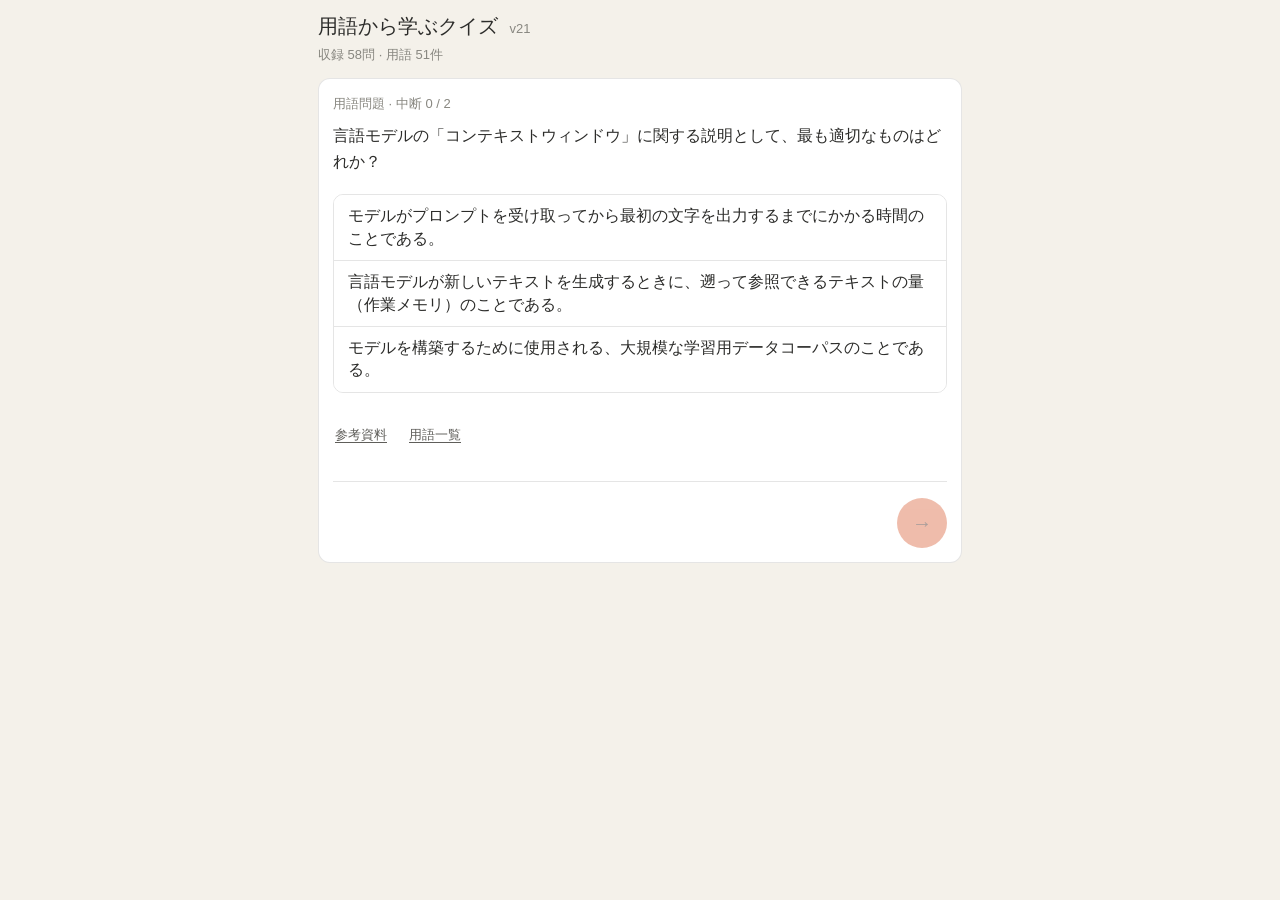
==== index.html @ e9c8330c "Add the evaluation question batch Fifteen questions from terms-batch07-evaluation, drafted by Gemini" ====
<!doctype html>
<html lang="ja">
<head>
  <meta charset="utf-8">
  <meta name="viewport" content="width=device-width, initial-scale=1, viewport-fit=cover">
  <meta name="theme-color" content="#F4F1EA">
  <meta name="apple-mobile-web-app-capable" content="yes">
  <title>用語から学ぶクイズ</title>
  <link rel="manifest" href="./manifest.json">
  <link rel="apple-touch-icon" href="./icons/apple-touch-icon.png">
  <link rel="stylesheet" href="./style.css">
</head>
<body>
  <div class="study-screen">
  <header><h1>用語から学ぶクイズ <span id="app-version" aria-label="バージョン21">v21</span></h1><p id="library-count"></p></header>
  <main>
    <p id="cache-status" role="status" hidden></p>
    <p id="error" role="alert" hidden></p>
    <p id="waiting" role="status" hidden>待機中・用語は確認できます</p>
    <section id="question" aria-labelledby="body" hidden>
      <p id="meta"></p><h2 id="body" tabindex="-1"></h2>
      <div id="choices"></div>
      <nav class="supplement-actions" aria-label="補足情報">
        <button type="button" data-sheet="sources-sheet" aria-haspopup="dialog">参考資料</button>
        <button type="button" data-sheet="terms-sheet" aria-haspopup="dialog">用語一覧</button>
      </nav>
      <div id="feedback" aria-live="polite"></div>
      <p id="definition" role="status" hidden></p>
      <div class="actions"><button id="back" hidden>元の問題に戻る</button><button id="next">次の問題</button></div>
    </section>
  </main>
  </div>
  <dialog id="sources-sheet" class="sheet" aria-labelledby="sources-title">
    <div class="sheet-header"><h2 id="sources-title">参考資料（オンライン）</h2><button type="button" data-close-sheet>閉じる</button></div>
    <div class="sheet-content"><ul id="sources"></ul></div>
  </dialog>
  <dialog id="terms-sheet" class="sheet" aria-labelledby="terms-title">
    <div class="sheet-header"><h2 id="terms-title">用語一覧</h2><button type="button" data-close-sheet>閉じる</button></div>
    <div class="sheet-content"><div id="terms"></div></div>
  </dialog>
  <noscript>このアプリにはJavaScriptが必要です。</noscript>
  <script type="module" src="./app.js"></script>
</body>
</html>
---- style.css ----
:root {
  /* Surface */
  --surface-page: #F4F1EA;
  --surface-card: #FFFFFF;
  --surface-card-hover: #FBFAF7;

  /* Text */
  --text-primary: #2C2C2A;
  --text-secondary: #5F5E5A;
  --text-muted: #888780;

  /* Border */
  --border: rgba(44, 44, 42, 0.12);
  --border-strong: rgba(44, 44, 42, 0.22);

  /* Accent(ユーザー操作。個人プロジェクトのためテラコッタ系を採用) */
  --fill-accent: #D85A30;
  --fill-accent-hover: #993C1D;
  --on-accent: #2E0F06;
  --text-accent: #993C1D;
  --border-accent: #D85A30;

  /* Success(用語問題の正解のみ) */
  --text-success: #3B6D11;
  --bg-success: #EAF3DE;
  --border-success: #97C459;

  /* Danger(用語問題の不正解のみ) */
  --text-danger: #A32D2D;
  --bg-danger: #FCEBEB;
  --border-danger: #F09595;

  /* Radius */
  --radius-control: 10px;
  --radius-card: 12px;

  /* Focus ring */
  --focus-shadow: 0 0 0 1px var(--fill-accent), 0 0 6px 1px var(--border-accent);
}

:root { font-family: -apple-system, BlinkMacSystemFont, "Hiragino Sans", sans-serif; color: var(--text-primary); background: var(--surface-page); font-size: 16px; line-height: 1.7; }
* { box-sizing: border-box; }
body { margin: 0 auto; max-width: 42rem; padding: calc(12px + env(safe-area-inset-top)) max(14px, env(safe-area-inset-right)) calc(12px + env(safe-area-inset-bottom)) max(14px, env(safe-area-inset-left)); }
.study-screen { min-height: calc(100dvh - 24px - env(safe-area-inset-top) - env(safe-area-inset-bottom)); }
h1 { font-size: 1.25rem; line-height: 1.4; font-weight: 500; margin: 0 0 4px; }
#library-count { margin: 0 0 12px; }
#app-version { font-size: 13px; font-weight: 400; color: var(--text-muted); white-space: nowrap; margin-left: 6px; }
section { background: var(--surface-card); border: 0.5px solid var(--border); border-radius: var(--radius-card); padding: 14px; }
h2 { font-size: 1rem; line-height: 1.6; font-weight: 400; margin: 8px 0 20px; }
#meta { margin: 0; }
#body:focus { outline: none; }
button { font: inherit; min-height: 44px; padding: 10px 14px; cursor: pointer; border: 1px solid var(--border-strong); border-radius: var(--radius-control); background: var(--surface-card); color: var(--text-primary); }
button:disabled { cursor: default; }
button:focus-visible, a:focus-visible { outline: 2px solid var(--text-secondary); outline-offset: 3px; }
button:not(:disabled):hover { background: var(--surface-card-hover); }
a { color: var(--text-primary); }

/* 選択肢: 個別カードではなく、1本の枠+行区切りのリスト */
#choices { display: block; border: 1px solid var(--border); border-radius: var(--radius-control); overflow: hidden; margin-bottom: 20px; }
#choices button {
  display: block; width: 100%; text-align: left;
  padding: 10px 14px; line-height: 1.4; font-weight: 400;
  color: var(--text-primary); background: var(--surface-card);
  border: none; border-bottom: 1px solid var(--border); border-radius: 0;
}
#choices button:last-child { border-bottom: none; }
#choices button[aria-pressed="true"] {
  border-left: 4px solid var(--border-accent);
  padding-left: 10px;
  color: var(--text-accent);
  font-weight: 500;
}
#choices button:not(:disabled):hover { background: var(--surface-card-hover); }
#choices button:focus-visible { box-shadow: var(--focus-shadow); outline: none; }

/* 問題文中の用語(タップ可能。枠なし、下線のみ) */
.term { color: var(--text-accent); text-decoration: underline dashed; text-underline-offset: 4px; padding: 3px 6px; }
#body .term { -webkit-appearance: none; appearance: none; border: 0; border-radius: 0; box-shadow: none; padding: 4px 7px; background: none; text-decoration-color: var(--border-accent); }
#body .term:not(:disabled):hover { background: none; }

/* 参考資料・用語一覧: ボタンではなく控えめな文字リンク */
.supplement-actions { display: flex; gap: 18px; margin: 0 0 20px; }
.supplement-actions button {
  border: none; background: transparent; min-height: 44px; height: auto;
  padding: 4px 2px; color: var(--text-secondary); font-size: 13px; font-weight: 400;
  text-decoration: underline; text-underline-offset: 3px;
}
.supplement-actions button:not(:disabled):hover { color: var(--text-primary); background: transparent; }

/* アクションボタン: 区切り線+余白で分離し、円形アイコンボタンにする */
.actions {
  display: flex; justify-content: flex-end; align-items: center; gap: 10px;
  margin: 24px 0 0; padding-top: 16px; border-top: 1px solid var(--border);
}
#next, #back {
  width: 50px; height: 50px; min-height: 50px; padding: 0;
  border-radius: 50%;
  display: inline-flex; align-items: center; justify-content: center;
  font-size: 20px; line-height: 1;
}
#next { background: var(--fill-accent); color: var(--on-accent); border: none; }
#next:not(:disabled):hover { background: var(--fill-accent-hover); }
#next:disabled { opacity: .4; }
#back { background: transparent; border: 1px solid var(--border-strong); color: var(--text-primary); }
#back:disabled { opacity: .4; }

/* 解説・shortDefinition: 色ではなくセリフ体のみで「アプリの声」を表す */
.explanation, #definition {
  background: var(--surface-card);
  color: var(--text-primary);
  font-family: Georgia, "Hiragino Mincho ProN", serif;
  padding: 14px 0 0;
  margin-top: 14px;
  border-top: 1px solid var(--border);
  border-radius: 0;
}
.result { padding: 14px; border-radius: var(--radius-control); }
.result-success { background: var(--bg-success); color: var(--text-success); }
.result-danger { background: var(--bg-danger); color: var(--text-danger); }
#waiting { color: var(--text-muted); font-size: 13px; margin: 0 0 8px; }
#error { color: var(--text-primary); border: 1px solid var(--border-strong); padding: 14px; }
#meta, #cache-status, header p { font-size: 13px; font-weight: 400; color: var(--text-muted); }
#terms { display: flex; flex-wrap: wrap; gap: 8px; } details { margin-top: 18px; } summary { cursor: pointer; min-height: 44px; }
[hidden] { display: none !important; }

body.sheet-open { position: fixed; width: 100%; left: 0; right: 0; overflow: hidden; }
.sheet { color: var(--text-primary); background: var(--surface-card); border: 1px solid var(--border); border-radius: var(--radius-card) var(--radius-card) 0 0; width: min(100%, 42rem); max-width: 100%; max-height: calc(80dvh - env(safe-area-inset-top)); margin: auto auto 0; padding: 0; overflow: hidden; }
.sheet[open] { display: flex; flex-direction: column; }
.sheet::backdrop { background: var(--border-strong); }
.sheet-header { display: flex; align-items: center; justify-content: space-between; gap: 12px; padding: 12px 16px; border-bottom: 1px solid var(--border); flex-shrink: 0; }
.sheet-header h2 { font-weight: 500; margin: 0; }
.sheet-header button { color: var(--text-primary); }
.sheet-content { min-height: 0; overflow-y: auto; overscroll-behavior: contain; padding: 16px 16px calc(16px + env(safe-area-inset-bottom)); overflow-wrap: anywhere; }
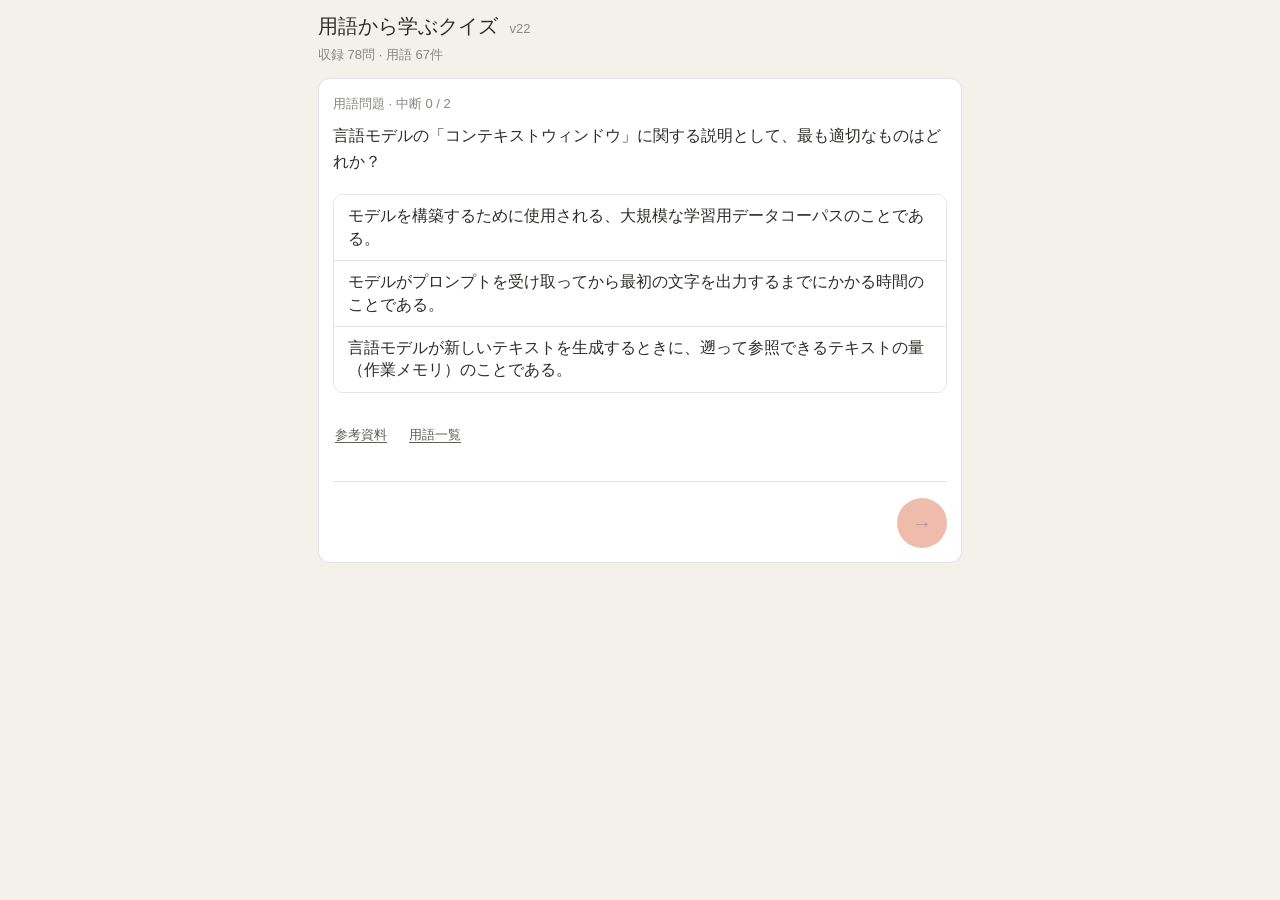
==== commit 9abc730f: "Add the context management question batch Twenty questions from terms-batch08-context-management, dr" ====
--- a/index.html
+++ b/index.html
@@ -12,7 +12,7 @@
 </head>
 <body>
   <div class="study-screen">
-  <header><h1>用語から学ぶクイズ <span id="app-version" aria-label="バージョン21">v21</span></h1><p id="library-count"></p></header>
+  <header><h1>用語から学ぶクイズ <span id="app-version" aria-label="バージョン22">v22</span></h1><p id="library-count"></p></header>
   <main>
     <p id="cache-status" role="status" hidden></p>
     <p id="error" role="alert" hidden></p>
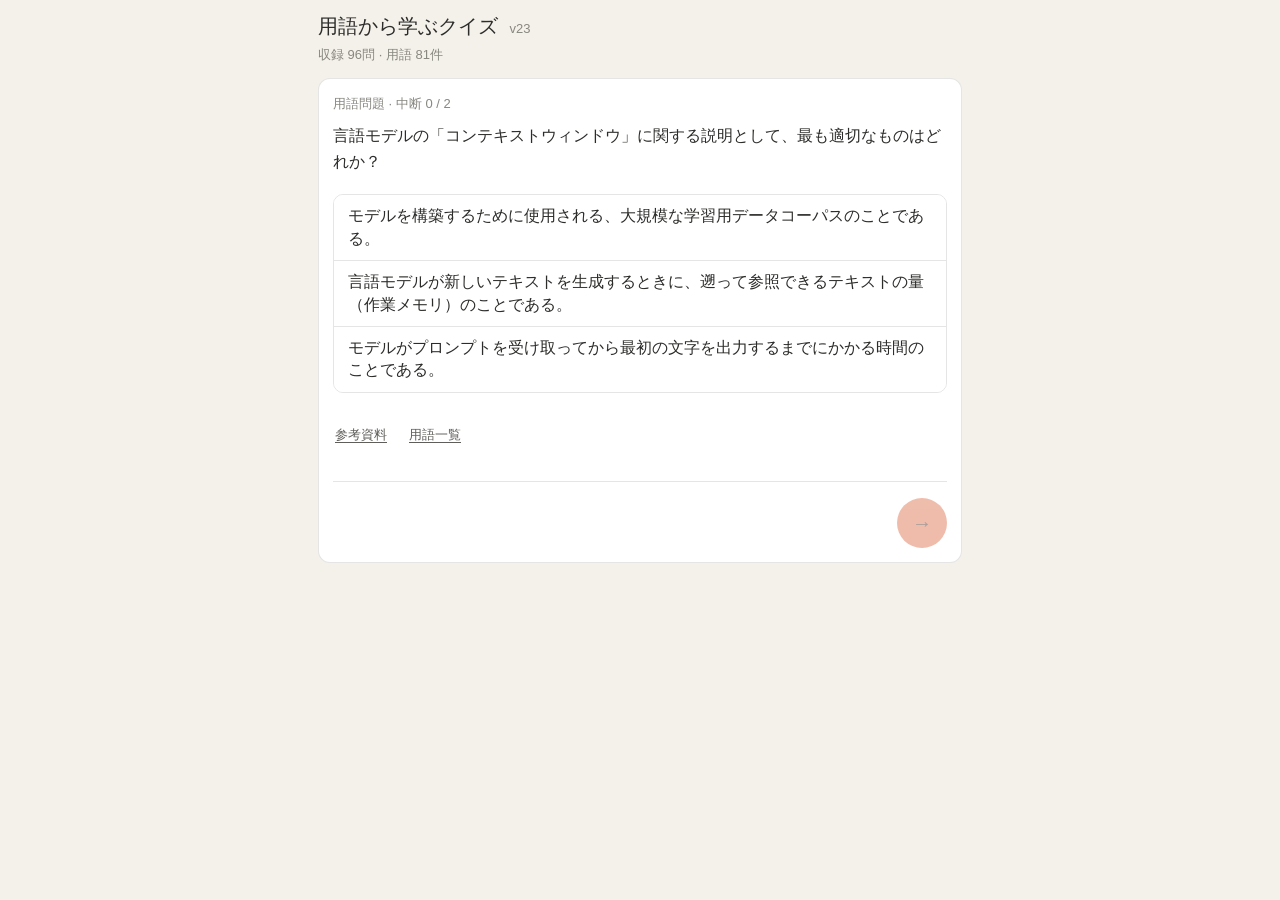
==== commit 7ac9f3b9: "Add the search results and citations question batch Eighteen of the twenty questions from terms-batc" ====
--- a/index.html
+++ b/index.html
@@ -12,7 +12,7 @@
 </head>
 <body>
   <div class="study-screen">
-  <header><h1>用語から学ぶクイズ <span id="app-version" aria-label="バージョン22">v22</span></h1><p id="library-count"></p></header>
+  <header><h1>用語から学ぶクイズ <span id="app-version" aria-label="バージョン23">v23</span></h1><p id="library-count"></p></header>
   <main>
     <p id="cache-status" role="status" hidden></p>
     <p id="error" role="alert" hidden></p>
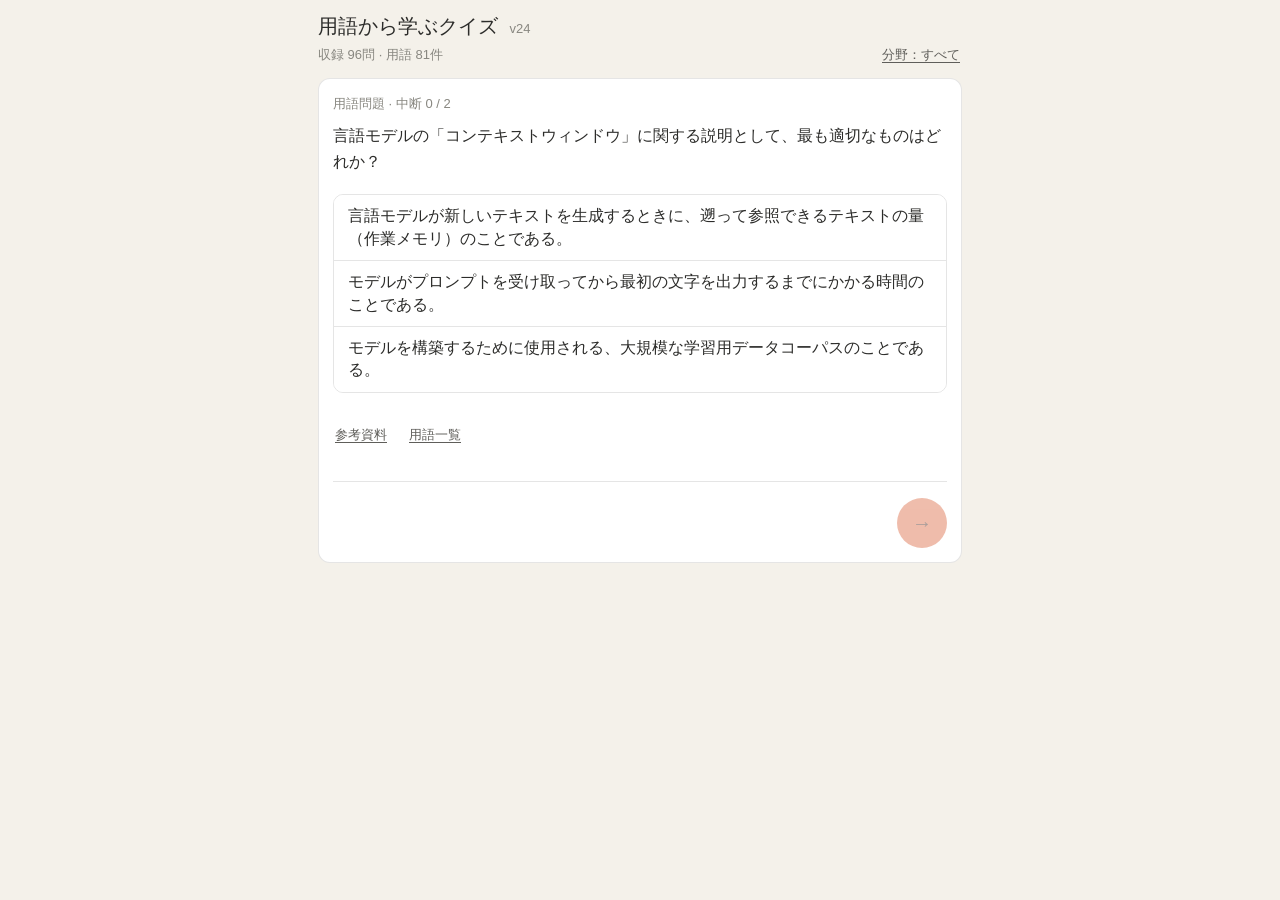
==== commit 6f8d35e0: "Let the learner narrow questions to one field A text link beside the library count, "分野：すべて", opens " ====
--- a/index.html
+++ b/index.html
@@ -12,14 +12,16 @@
 </head>
 <body>
   <div class="study-screen">
-  <header><h1>用語から学ぶクイズ <span id="app-version" aria-label="バージョン23">v23</span></h1><p id="library-count"></p></header>
+  <header><h1>用語から学ぶクイズ <span id="app-version" aria-label="バージョン24">v24</span></h1>
+    <div class="header-meta"><p id="library-count"></p><button type="button" id="field-open" data-sheet="field-sheet" aria-haspopup="dialog">分野：すべて</button></div>
+  </header>
   <main>
     <p id="cache-status" role="status" hidden></p>
     <p id="error" role="alert" hidden></p>
     <p id="waiting" role="status" hidden>待機中・用語は確認できます</p>
     <section id="question" aria-labelledby="body" hidden>
       <p id="meta"></p><h2 id="body" tabindex="-1"></h2>
-      <div id="choices"></div>
+      <div id="choices" class="option-list"></div>
       <nav class="supplement-actions" aria-label="補足情報">
         <button type="button" data-sheet="sources-sheet" aria-haspopup="dialog">参考資料</button>
         <button type="button" data-sheet="terms-sheet" aria-haspopup="dialog">用語一覧</button>
@@ -34,6 +36,10 @@
     <div class="sheet-header"><h2 id="sources-title">参考資料（オンライン）</h2><button type="button" data-close-sheet>閉じる</button></div>
     <div class="sheet-content"><ul id="sources"></ul></div>
   </dialog>
+  <dialog id="field-sheet" class="sheet" aria-labelledby="field-title">
+    <div class="sheet-header"><h2 id="field-title">出題する分野</h2><button type="button" data-close-sheet>閉じる</button></div>
+    <div class="sheet-content"><p class="sheet-note">選んだ分野から次の問題を出します。問題文の用語は分野に関係なくタップできます。</p><div id="fields" class="option-list"></div></div>
+  </dialog>
   <dialog id="terms-sheet" class="sheet" aria-labelledby="terms-title">
     <div class="sheet-header"><h2 id="terms-title">用語一覧</h2><button type="button" data-close-sheet>閉じる</button></div>
     <div class="sheet-content"><div id="terms"></div></div>
--- a/style.css
+++ b/style.css
@@ -43,7 +43,16 @@
 body { margin: 0 auto; max-width: 42rem; padding: calc(12px + env(safe-area-inset-top)) max(14px, env(safe-area-inset-right)) calc(12px + env(safe-area-inset-bottom)) max(14px, env(safe-area-inset-left)); }
 .study-screen { min-height: calc(100dvh - 24px - env(safe-area-inset-top) - env(safe-area-inset-bottom)); }
 h1 { font-size: 1.25rem; line-height: 1.4; font-weight: 500; margin: 0 0 4px; }
-#library-count { margin: 0 0 12px; }
+.header-meta { display: flex; flex-wrap: wrap; align-items: center; justify-content: space-between; column-gap: 12px; margin: 0 0 12px; }
+#library-count { margin: 0; }
+/* 分野の選択: 参考資料・用語一覧と同じ控えめな文字リンク。
+   負のマージンで行の高さを変えずに44pxのタップ領域を確保し、1画面に収まる配置を保つ(4.5節)。 */
+#field-open {
+  border: none; background: transparent; min-height: 44px; margin-block: -11px;
+  padding: 0 2px; color: var(--text-secondary); font-size: 13px; font-weight: 400;
+  text-decoration: underline; text-underline-offset: 3px;
+}
+#field-open:not(:disabled):hover { color: var(--text-primary); background: transparent; }
 #app-version { font-size: 13px; font-weight: 400; color: var(--text-muted); white-space: nowrap; margin-left: 6px; }
 section { background: var(--surface-card); border: 0.5px solid var(--border); border-radius: var(--radius-card); padding: 14px; }
 h2 { font-size: 1rem; line-height: 1.6; font-weight: 400; margin: 8px 0 20px; }
@@ -55,23 +64,27 @@
 button:not(:disabled):hover { background: var(--surface-card-hover); }
 a { color: var(--text-primary); }
 
-/* 選択肢: 個別カードではなく、1本の枠+行区切りのリスト */
-#choices { display: block; border: 1px solid var(--border); border-radius: var(--radius-control); overflow: hidden; margin-bottom: 20px; }
-#choices button {
+/* 選択肢と分野一覧: 個別カードではなく、1本の枠+行区切りのリスト。選択中は背景を塗らず左端の縦棒で示す(4.1節) */
+.option-list { display: block; border: 1px solid var(--border); border-radius: var(--radius-control); overflow: hidden; }
+.option-list button {
   display: block; width: 100%; text-align: left;
   padding: 10px 14px; line-height: 1.4; font-weight: 400;
   color: var(--text-primary); background: var(--surface-card);
   border: none; border-bottom: 1px solid var(--border); border-radius: 0;
 }
-#choices button:last-child { border-bottom: none; }
-#choices button[aria-pressed="true"] {
+.option-list button:last-child { border-bottom: none; }
+.option-list button[aria-pressed="true"] {
   border-left: 4px solid var(--border-accent);
   padding-left: 10px;
   color: var(--text-accent);
   font-weight: 500;
 }
-#choices button:not(:disabled):hover { background: var(--surface-card-hover); }
-#choices button:focus-visible { box-shadow: var(--focus-shadow); outline: none; }
+.option-list button:not(:disabled):hover { background: var(--surface-card-hover); }
+.option-list button:focus-visible { box-shadow: var(--focus-shadow); outline: none; }
+#choices { margin-bottom: 20px; }
+#fields button { display: flex; justify-content: space-between; align-items: baseline; gap: 12px; }
+.field-count { flex-shrink: 0; font-size: 13px; font-weight: 400; color: var(--text-muted); }
+.sheet-note { margin: 0 0 12px; font-size: 13px; color: var(--text-muted); }
 
 /* 問題文中の用語(タップ可能。枠なし、下線のみ) */
 .term { color: var(--text-accent); text-decoration: underline dashed; text-underline-offset: 4px; padding: 3px 6px; }
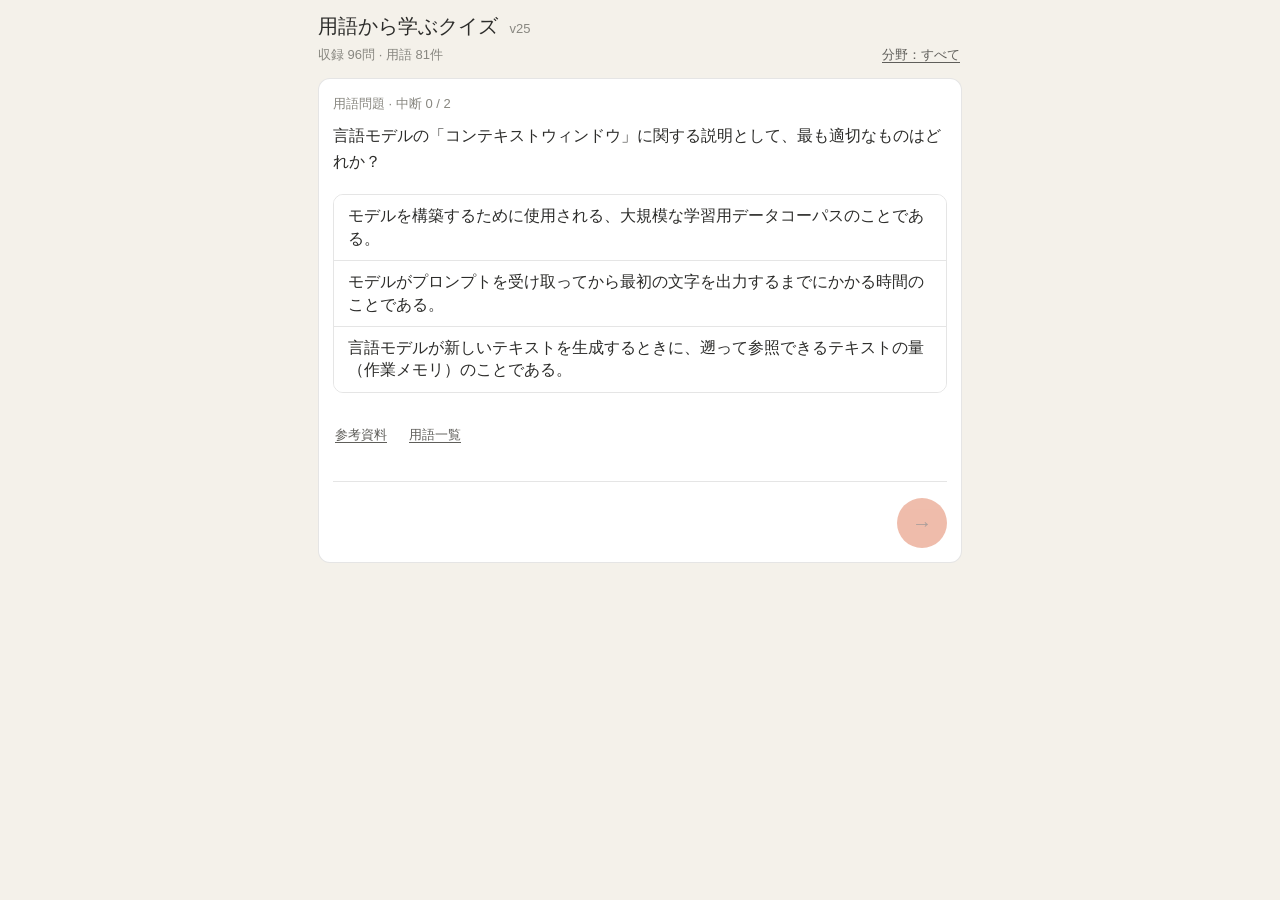
==== commit ca7490cd: "Drop the frame around the field sheet's close button The close button in the field sheet was framed " ====
--- a/index.html
+++ b/index.html
@@ -12,7 +12,7 @@
 </head>
 <body>
   <div class="study-screen">
-  <header><h1>用語から学ぶクイズ <span id="app-version" aria-label="バージョン24">v24</span></h1>
+  <header><h1>用語から学ぶクイズ <span id="app-version" aria-label="バージョン25">v25</span></h1>
     <div class="header-meta"><p id="library-count"></p><button type="button" id="field-open" data-sheet="field-sheet" aria-haspopup="dialog">分野：すべて</button></div>
   </header>
   <main>
@@ -37,7 +37,7 @@
     <div class="sheet-content"><ul id="sources"></ul></div>
   </dialog>
   <dialog id="field-sheet" class="sheet" aria-labelledby="field-title">
-    <div class="sheet-header"><h2 id="field-title">出題する分野</h2><button type="button" data-close-sheet>閉じる</button></div>
+    <div class="sheet-header"><h2 id="field-title" tabindex="-1" autofocus>出題する分野</h2><button type="button" data-close-sheet>閉じる</button></div>
     <div class="sheet-content"><p class="sheet-note">選んだ分野から次の問題を出します。問題文の用語は分野に関係なくタップできます。</p><div id="fields" class="option-list"></div></div>
   </dialog>
   <dialog id="terms-sheet" class="sheet" aria-labelledby="terms-title">
--- a/style.css
+++ b/style.css
@@ -143,4 +143,9 @@
 .sheet-header { display: flex; align-items: center; justify-content: space-between; gap: 12px; padding: 12px 16px; border-bottom: 1px solid var(--border); flex-shrink: 0; }
 .sheet-header h2 { font-weight: 500; margin: 0; }
 .sheet-header button { color: var(--text-primary); }
+/* 分野シートの閉じる: 枠のない文字だけのボタン。文字の右端を見出しの余白にそろえ、タップ領域は左へ広げる。
+   開いた時のフォーカスは見出しに置き、閉じるにフォーカス枠が出ないようにする(Tab移動時の枠は残る)。 */
+#field-sheet .sheet-header button { border: none; background: transparent; padding: 10px 0 10px 12px; }
+#field-sheet .sheet-header button:not(:disabled):hover { background: transparent; }
+#field-title:focus { outline: none; }
 .sheet-content { min-height: 0; overflow-y: auto; overscroll-behavior: contain; padding: 16px 16px calc(16px + env(safe-area-inset-bottom)); overflow-wrap: anywhere; }
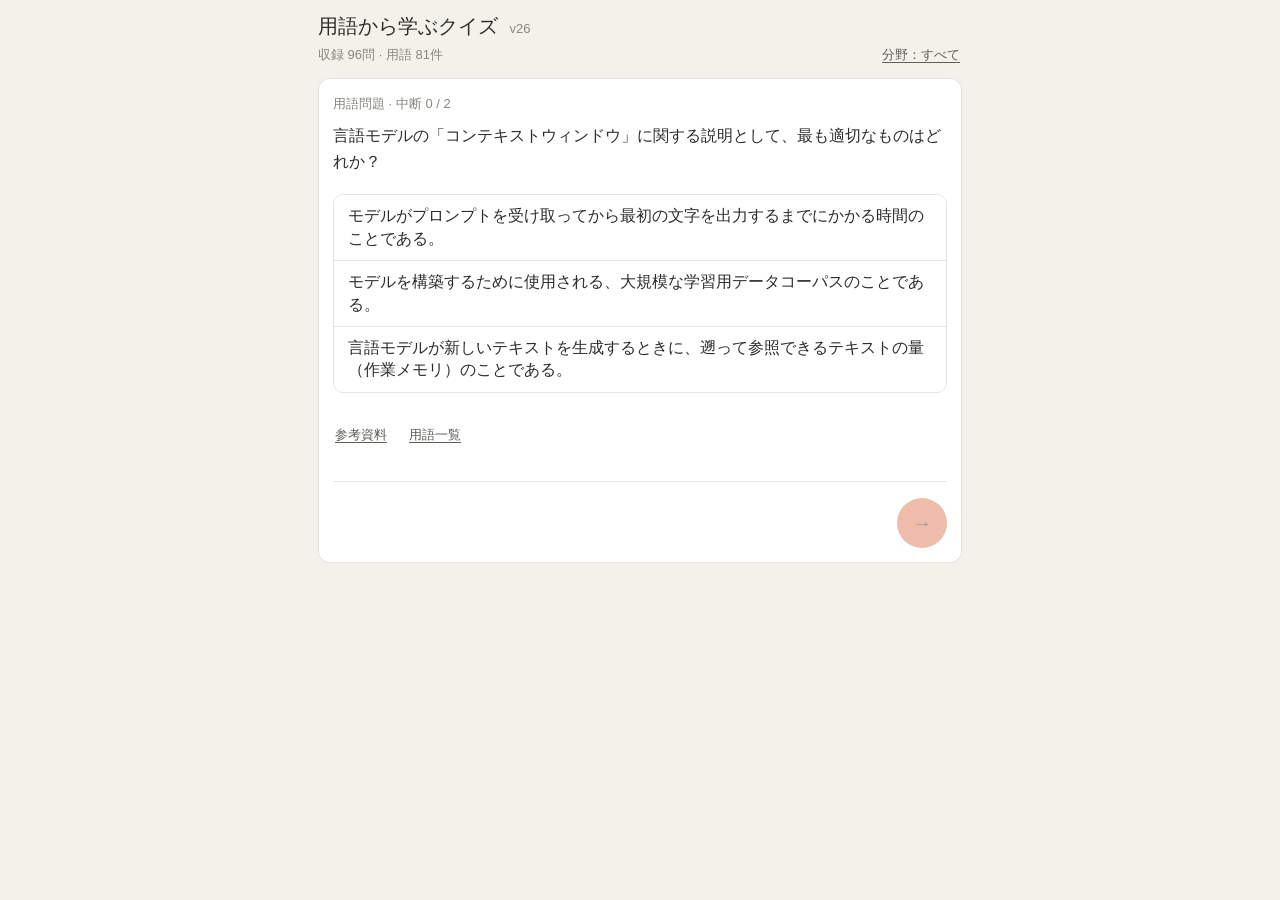
==== commit ae2e0b88: "Drop the 24-hour wait before a question comes back A question used to leave cooling only after thirt" ====
--- a/index.html
+++ b/index.html
@@ -12,7 +12,7 @@
 </head>
 <body>
   <div class="study-screen">
-  <header><h1>用語から学ぶクイズ <span id="app-version" aria-label="バージョン25">v25</span></h1>
+  <header><h1>用語から学ぶクイズ <span id="app-version" aria-label="バージョン26">v26</span></h1>
     <div class="header-meta"><p id="library-count"></p><button type="button" id="field-open" data-sheet="field-sheet" aria-haspopup="dialog">分野：すべて</button></div>
   </header>
   <main>
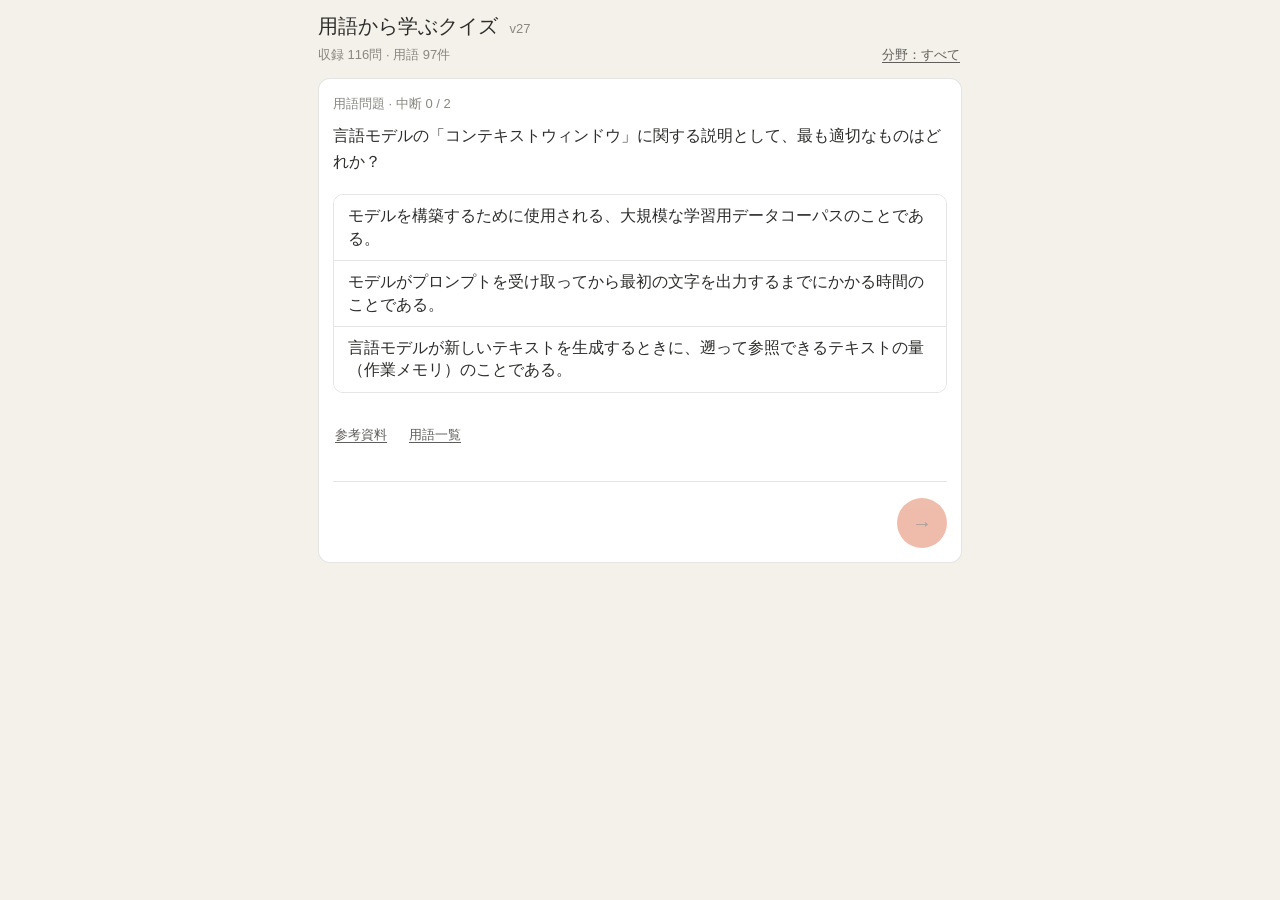
==== commit e63eedc9: "Add the agent memory question batch Twenty questions from terms-batch10-memory, drafted by Gemini 3." ====
--- a/index.html
+++ b/index.html
@@ -12,7 +12,7 @@
 </head>
 <body>
   <div class="study-screen">
-  <header><h1>用語から学ぶクイズ <span id="app-version" aria-label="バージョン26">v26</span></h1>
+  <header><h1>用語から学ぶクイズ <span id="app-version" aria-label="バージョン27">v27</span></h1>
     <div class="header-meta"><p id="library-count"></p><button type="button" id="field-open" data-sheet="field-sheet" aria-haspopup="dialog">分野：すべて</button></div>
   </header>
   <main>
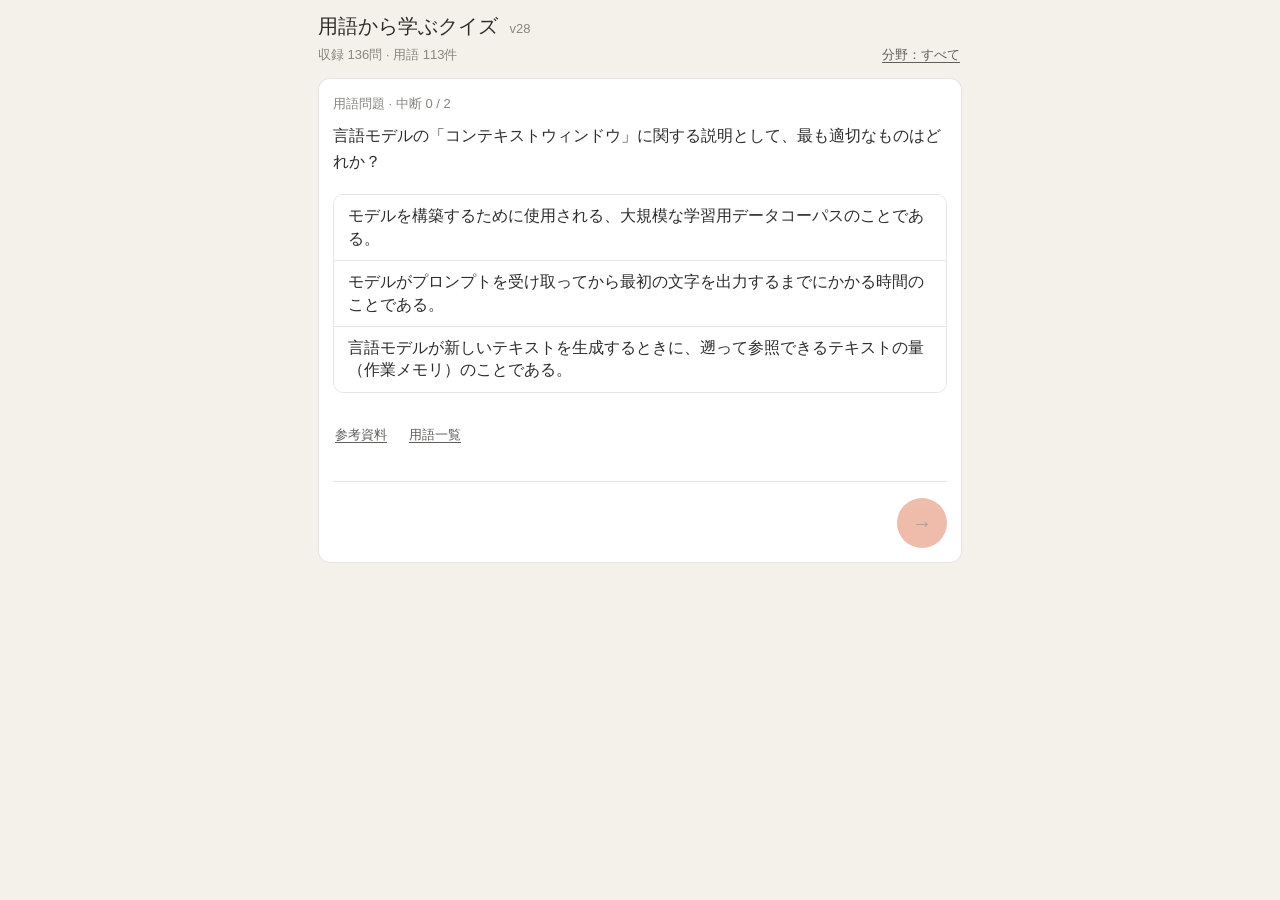
==== commit 81039f2c: "Add the prompting practices question batch Twenty questions from terms-batch11-prompting-practices, " ====
--- a/index.html
+++ b/index.html
@@ -12,7 +12,7 @@
 </head>
 <body>
   <div class="study-screen">
-  <header><h1>用語から学ぶクイズ <span id="app-version" aria-label="バージョン27">v27</span></h1>
+  <header><h1>用語から学ぶクイズ <span id="app-version" aria-label="バージョン28">v28</span></h1>
     <div class="header-meta"><p id="library-count"></p><button type="button" id="field-open" data-sheet="field-sheet" aria-haspopup="dialog">分野：すべて</button></div>
   </header>
   <main>
